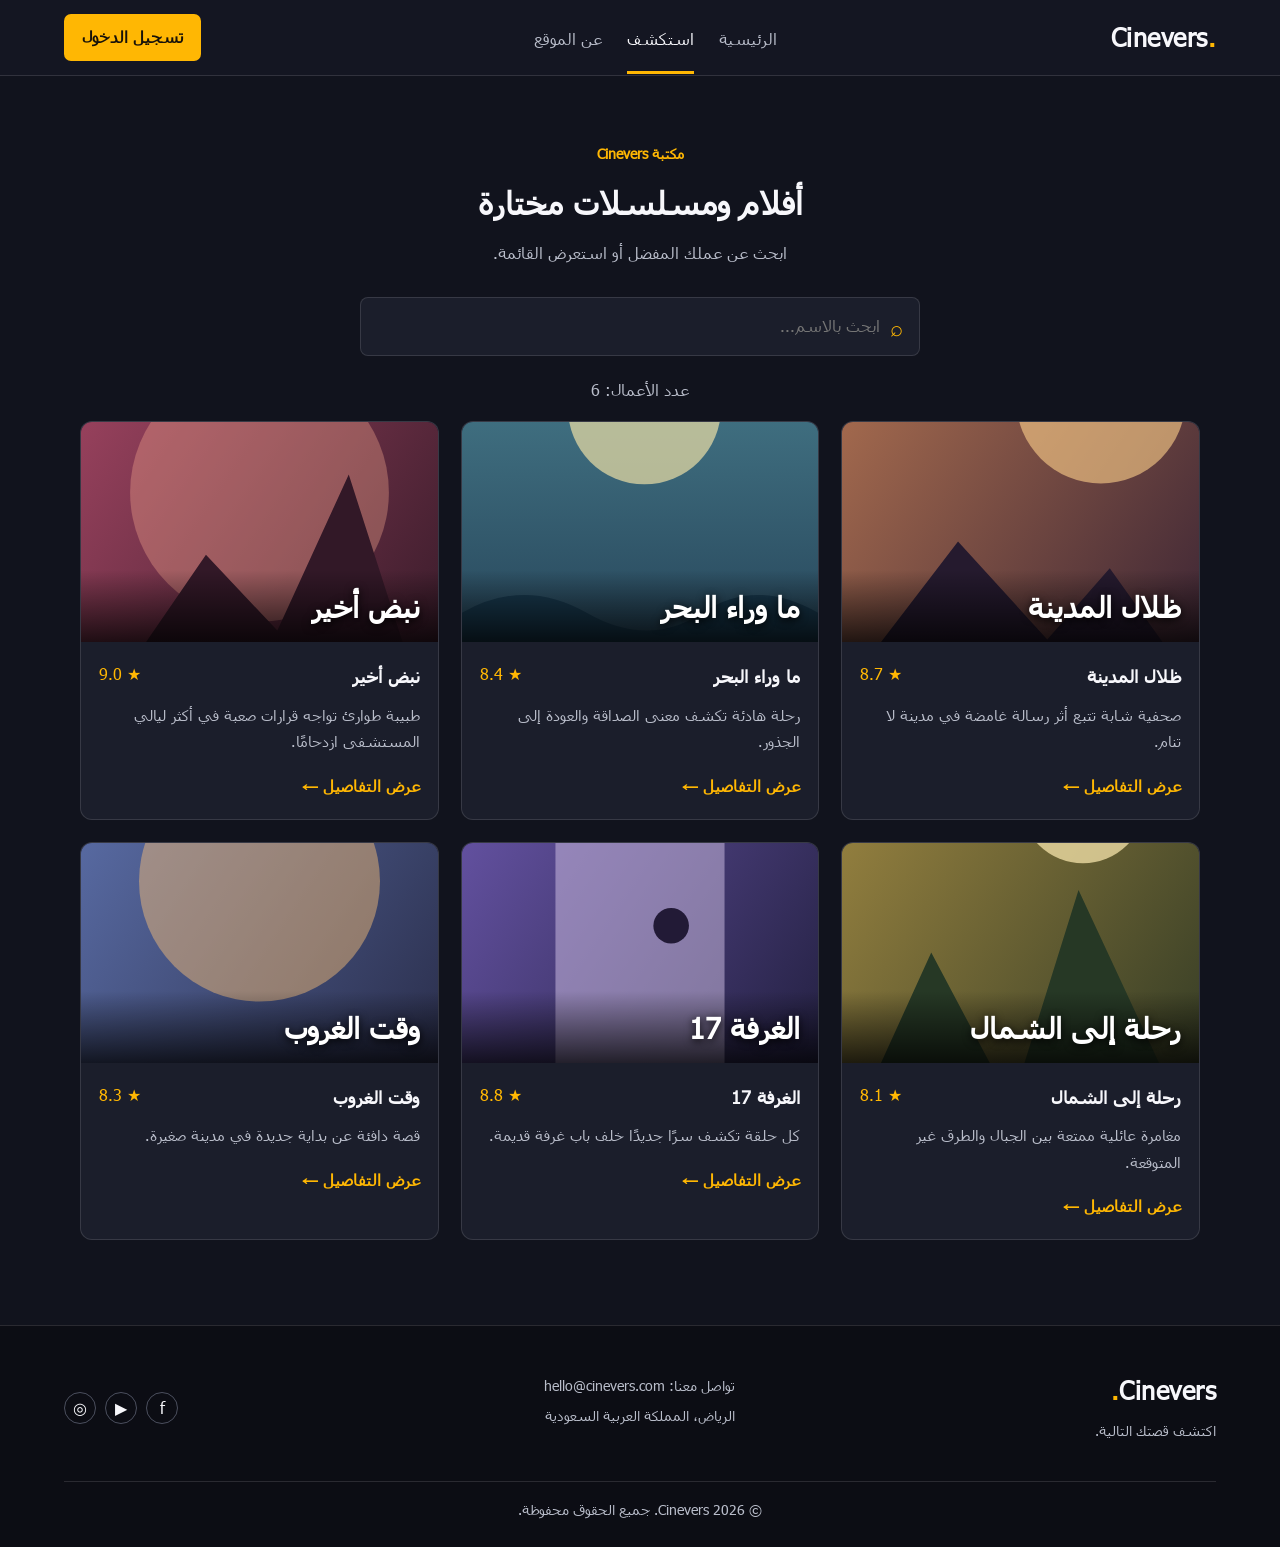
==== cineverse/browse.html @ 40c55cc5 "Add files via upload" ====
<!DOCTYPE html>
<html lang="ar" dir="rtl">
<head><meta charset="UTF-8"><meta name="viewport" content="width=device-width, initial-scale=1.0"><title>استكشف | Cinevers</title><link rel="stylesheet" href="css/style.css"></head>
<body>
  <header class="site-header"><a class="logo" href="index.html">Cinevers<span>.</span></a><nav class="main-nav" aria-label="التنقل الرئيسي"><a href="index.html">الرئيسية</a><a class="active" href="browse.html">استكشف</a><a href="index.html#about">عن الموقع</a></nav><a class="header-button" href="login.html">تسجيل الدخول</a></header>
  <main class="browse-page container">
    <div class="page-heading"><p class="section-label">مكتبة Cinevers</p><h1>أفلام ومسلسلات مختارة</h1><p>ابحث عن عملك المفضل أو استعرض القائمة.</p></div>
    <label class="search-box" for="search-input"><span>⌕</span><input id="search-input" type="search" placeholder="ابحث بالاسم..." autocomplete="off"></label>
    <p class="results-message" id="results-message"></p>
    <section class="cards-grid" id="cards-grid" aria-label="قائمة الأعمال"></section>
  </main>
  <footer class="site-footer"><div><a class="logo" href="index.html">Cinevers<span>.</span></a><p>اكتشف قصتك التالية.</p></div><div class="footer-contact"><p>تواصل معنا: hello@cinevers.com</p><p>الرياض، المملكة العربية السعودية</p></div><div class="social-links" aria-label="حسابات التواصل الاجتماعي"><a href="#" aria-label="فيسبوك">f</a><a href="#" aria-label="يوتيوب">▶</a><a href="#" aria-label="إنستغرام">◎</a></div><p class="copyright">© 2026 Cinevers. جميع الحقوق محفوظة.</p></footer>
  <script src="js/script.js"></script>
</body>
</html>
---- cineverse/css/style.css ----
@font-face { font-family: "CineversFont"; src: url("../assets/fonts/CineversFont.ttf"); }

:root { --background:#11131d; --surface:#1b1e2b; --surface-light:#282c3c; --text:#f7f7fb; --muted:#b9bdca; --accent:#ffb703; --accent-dark:#e69c00; --line:rgba(255,255,255,.12); }
* { box-sizing:border-box; }
html { scroll-behavior:smooth; }
body { margin:0; background:var(--background); color:var(--text); font-family:"CineversFont",Tahoma,Arial,sans-serif; line-height:1.8; }
a { color:inherit; text-decoration:none; } button,input { font:inherit; }
.container { width:min(1120px,calc(100% - 40px)); margin:auto; }

.site-header { min-height:76px; padding:0 5%; display:flex; align-items:center; justify-content:space-between; gap:20px; background:#141622; border-bottom:1px solid var(--line); }
.logo { direction:ltr; font-size:1.55rem; font-weight:700; letter-spacing:.5px; }.logo span { color:var(--accent); }
.main-nav { display:flex; gap:25px; }.main-nav a { color:var(--muted); padding:24px 0 18px; border-bottom:3px solid transparent; }.main-nav a:hover,.main-nav .active { color:var(--text); border-color:var(--accent); }
.header-button,.primary-button { display:inline-block; background:var(--accent); color:#17120a; padding:9px 18px; border:0; border-radius:7px; cursor:pointer; font-weight:700; }.header-button:hover,.primary-button:hover { background:var(--accent-dark); }

.hero-slider { height:485px; position:relative; overflow:hidden; }.slide { position:absolute; inset:0; display:none; align-items:center; padding:5%; background-size:cover; background-position:center; }.slide.active { display:flex; }
.slide-one { background:linear-gradient(90deg,rgba(13,14,23,.96) 15%,rgba(13,14,23,.55) 60%,rgba(13,14,23,.25)),radial-gradient(circle at 75% 35%,#7255a5,#252a57 35%,#121420 72%); }.slide-two { background:linear-gradient(90deg,rgba(13,14,23,.96) 15%,rgba(13,14,23,.55) 60%,rgba(13,14,23,.25)),radial-gradient(circle at 75% 35%,#e85b56,#67334b 37%,#151522 72%); }.slide-three { background:linear-gradient(90deg,rgba(13,14,23,.96) 15%,rgba(13,14,23,.55) 60%,rgba(13,14,23,.25)),radial-gradient(circle at 75% 35%,#e7b24b,#345366 37%,#151522 72%); }
.hero-content { max-width:560px; }.eyebrow,.section-label { margin:0; color:var(--accent); font-size:.9rem; font-weight:700; }.hero-content h1 { font-size:clamp(2rem,5vw,4rem); line-height:1.2; margin:8px 0 16px; }.hero-content p:not(.eyebrow) { margin:0 0 25px; color:#e3e4eb; font-size:1.05rem; }.slider-controls { position:absolute; bottom:27px; right:5%; display:flex; gap:9px; }.slider-dot { width:11px; height:11px; border:0; border-radius:50%; background:#ffffff75; cursor:pointer; }.slider-dot.active { background:var(--accent); }

.intro-section,.about-section { padding:75px 0; max-width:780px; text-align:center; } h1,h2,p { margin-top:0; }.intro-section h2,.about-section h2,.feature-section h2 { margin:8px 0 15px; line-height:1.4; }.intro-section p:not(.section-label),.about-section p:not(.section-label),.feature-section p:not(.section-label) { color:var(--muted); }
.feature-section { margin-bottom:45px; padding:35px; display:flex; align-items:center; gap:28px; background:var(--surface); border:1px solid var(--line); border-radius:14px; }.feature-section h2 { margin-bottom:8px; }.feature-section p { margin-bottom:0; }.feature-icon { flex:0 0 75px; height:75px; display:grid; place-items:center; border-radius:16px; background:var(--accent); color:#15120b; font-size:2rem; }

.browse-page { min-height:600px; padding:65px 0 85px; }.page-heading { text-align:center; margin-bottom:30px; }.page-heading h1 { margin:7px 0; }.page-heading p:not(.section-label) { color:var(--muted); }.search-box { display:flex; align-items:center; gap:10px; max-width:560px; margin:0 auto 20px; padding:0 16px; background:var(--surface); border:1px solid var(--line); border-radius:8px; }.search-box span { font-size:1.4rem; color:var(--accent); }.search-box input { width:100%; padding:14px 0; background:transparent; color:var(--text); border:0; outline:0; }.results-message { min-height:29px; text-align:center; color:var(--muted); }.cards-grid { display:grid; grid-template-columns:repeat(3,1fr); gap:22px; }
.movie-card { overflow:hidden; background:var(--surface); border:1px solid var(--line); border-radius:12px; }.movie-poster { min-height:220px; position:relative; display:flex; align-items:end; color:white; overflow:hidden; background:#24243a; }.movie-poster img { position:absolute; inset:0; width:100%; height:100%; object-fit:cover; }.poster-title { position:relative; z-index:1; width:100%; padding:18px; font-size:1.8rem; line-height:1.25; font-weight:700; background:linear-gradient(transparent,rgba(0,0,0,.75)); text-shadow:0 2px 8px #000; }.card-body { padding:18px; }.card-top { display:flex; justify-content:space-between; gap:10px; align-items:start; }.card-top h2 { margin:0; font-size:1.1rem; }.rating { color:var(--accent); white-space:nowrap; }.card-body p { color:var(--muted); font-size:.92rem; margin:10px 0 17px; }.text-link { color:var(--accent); font-weight:700; }.text-link:hover { text-decoration:underline; }

.details-page { min-height:620px; padding:70px 0; }.details-content { display:grid; grid-template-columns:320px 1fr; gap:45px; align-items:start; }.details-poster { height:420px; position:relative; display:flex; align-items:end; overflow:hidden; border-radius:12px; background:#24243a; }.details-poster img { position:absolute; inset:0; width:100%; height:100%; object-fit:cover; }.details-poster h1 { position:relative; z-index:1; width:100%; padding:28px; font-size:2.3rem; line-height:1.3; margin:0; background:linear-gradient(transparent,rgba(0,0,0,.8)); }.details-info h1 { margin:8px 0; font-size:2.3rem; }.details-info p { color:var(--muted); }.details-meta { display:flex; flex-wrap:wrap; gap:10px; margin:20px 0; }.details-meta span { padding:5px 11px; background:var(--surface-light); border-radius:20px; color:#e5e6eb; font-size:.9rem; }.back-link { color:var(--accent); font-weight:700; }.not-found { padding:80px 0; text-align:center; }

.account-main { min-height:600px; padding:65px 20px; display:grid; place-items:center; background:radial-gradient(circle at top,#2d2944,var(--background) 55%); }.account-card { width:min(100%,470px); padding:37px; background:var(--surface); border:1px solid var(--line); border-radius:14px; }.account-card h1 { margin:8px 0; }.account-card > p:not(.section-label) { color:var(--muted); }.account-form { display:grid; gap:17px; margin-top:27px; }.account-form label { display:grid; gap:7px; font-size:.92rem; }.account-form input { padding:12px; background:#12141e; color:var(--text); border:1px solid #3b4053; border-radius:6px; outline-color:var(--accent); }.account-form button { margin-top:5px; }.form-note { margin:22px 0 0 !important; text-align:center; font-size:.92rem; }.form-note a { color:var(--accent); }
.site-footer { padding:42px 5% 20px; display:grid; grid-template-columns:1.2fr 1.4fr auto; gap:28px; background:#0c0d14; border-top:1px solid var(--line); }.site-footer p { margin:5px 0; color:var(--muted); font-size:.88rem; }.social-links { display:flex; gap:9px; align-items:center; }.social-links a { width:32px; height:32px; display:grid; place-items:center; border:1px solid #4b4f5e; border-radius:50%; color:var(--text); }.social-links a:hover { color:var(--accent); border-color:var(--accent); }.copyright { grid-column:1 / -1; padding-top:15px; border-top:1px solid var(--line); text-align:center; }

@media (max-width:700px) { .site-header { padding:15px 5%; flex-wrap:wrap; }.main-nav { order:3; width:100%; justify-content:center; gap:20px; }.main-nav a { padding:5px 0; }.header-button { padding:7px 12px; }.hero-slider { height:430px; }.cards-grid { grid-template-columns:1fr; }.details-content { grid-template-columns:1fr; gap:25px; }.details-poster { height:300px; }.site-footer { grid-template-columns:1fr; }.copyright { grid-column:auto; }.feature-section { padding:25px; align-items:start; }.feature-icon { flex-basis:58px; height:58px; font-size:1.5rem; } }
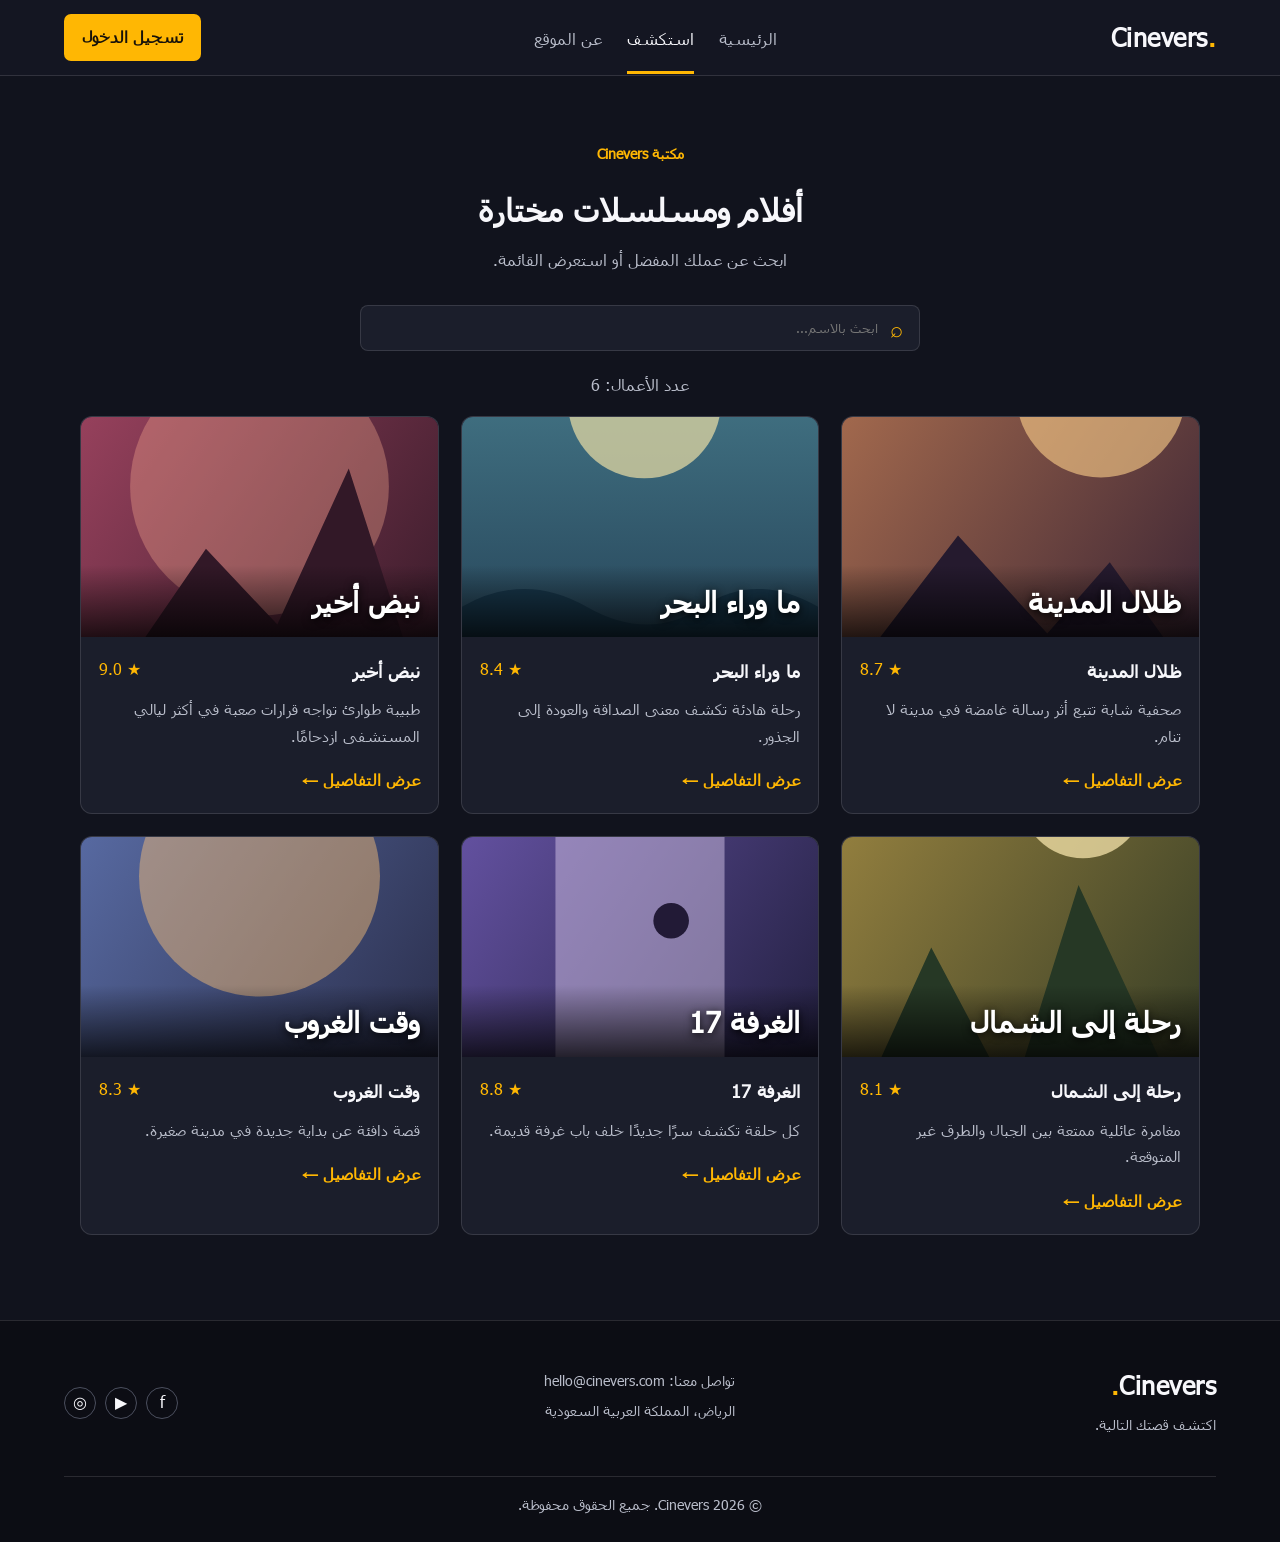
==== commit 9d16fdbd: "Add beginner-friendly HTML comments and formatting" ====
--- a/cineverse/browse.html
+++ b/cineverse/browse.html
@@ -1,15 +1,21 @@
 <!DOCTYPE html>
+<!-- صفحة استعراض الأفلام -->
 <html lang="ar" dir="rtl">
-<head><meta charset="UTF-8"><meta name="viewport" content="width=device-width, initial-scale=1.0"><title>استكشف | Cinevers</title><link rel="stylesheet" href="css/style.css"></head>
+<head>
+  <meta charset="UTF-8">
+  <meta name="viewport" content="width=device-width, initial-scale=1.0">
+  <title>استكشف | Cinevers</title>
+  <!-- ملف التنسيق -->
+  <link rel="stylesheet" href="css/style.css">
+</head>
 <body>
+  <!-- رأس الموقع -->
   <header class="site-header"><a class="logo" href="index.html">Cinevers<span>.</span></a><nav class="main-nav" aria-label="التنقل الرئيسي"><a href="index.html">الرئيسية</a><a class="active" href="browse.html">استكشف</a><a href="index.html#about">عن الموقع</a></nav><a class="header-button" href="login.html">تسجيل الدخول</a></header>
-  <main class="browse-page container">
-    <div class="page-heading"><p class="section-label">مكتبة Cinevers</p><h1>أفلام ومسلسلات مختارة</h1><p>ابحث عن عملك المفضل أو استعرض القائمة.</p></div>
-    <label class="search-box" for="search-input"><span>⌕</span><input id="search-input" type="search" placeholder="ابحث بالاسم..." autocomplete="off"></label>
-    <p class="results-message" id="results-message"></p>
-    <section class="cards-grid" id="cards-grid" aria-label="قائمة الأعمال"></section>
-  </main>
+  <!-- محتوى البحث والبطاقات -->
+  <main class="browse-page container"><div class="page-heading"><p class="section-label">مكتبة Cinevers</p><h1>أفلام ومسلسلات مختارة</h1><p>ابحث عن عملك المفضل أو استعرض القائمة.</p></div><label class="search-box" for="search-input"><span>⌕</span><input id="search-input" type="search" placeholder="ابحث بالاسم..." autocomplete="off"></label><p class="results-message" id="results-message"></p><!-- JavaScript يضيف البطاقات هنا --><section class="cards-grid" id="cards-grid" aria-label="قائمة الأعمال"></section></main>
+  <!-- تذييل الموقع -->
   <footer class="site-footer"><div><a class="logo" href="index.html">Cinevers<span>.</span></a><p>اكتشف قصتك التالية.</p></div><div class="footer-contact"><p>تواصل معنا: hello@cinevers.com</p><p>الرياض، المملكة العربية السعودية</p></div><div class="social-links" aria-label="حسابات التواصل الاجتماعي"><a href="#" aria-label="فيسبوك">f</a><a href="#" aria-label="يوتيوب">▶</a><a href="#" aria-label="إنستغرام">◎</a></div><p class="copyright">© 2026 Cinevers. جميع الحقوق محفوظة.</p></footer>
+  <!-- ملف JavaScript -->
   <script src="js/script.js"></script>
 </body>
-</html>
+</html>
--- a/cineverse/css/style.css
+++ b/cineverse/css/style.css
@@ -1,30 +1,122 @@
-@font-face { font-family: "CineversFont"; src: url("../assets/fonts/CineversFont.ttf"); }
+/* CINEVERSE - Beginner-friendly CSS */
 
-:root { --background:#11131d; --surface:#1b1e2b; --surface-light:#282c3c; --text:#f7f7fb; --muted:#b9bdca; --accent:#ffb703; --accent-dark:#e69c00; --line:rgba(255,255,255,.12); }
-* { box-sizing:border-box; }
-html { scroll-behavior:smooth; }
-body { margin:0; background:var(--background); color:var(--text); font-family:"CineversFont",Tahoma,Arial,sans-serif; line-height:1.8; }
-a { color:inherit; text-decoration:none; } button,input { font:inherit; }
-.container { width:min(1120px,calc(100% - 40px)); margin:auto; }
+@font-face {
+    font-family: "CineversFont";
+    src: url("../assets/fonts/CineversFont.ttf");
+}
 
-.site-header { min-height:76px; padding:0 5%; display:flex; align-items:center; justify-content:space-between; gap:20px; background:#141622; border-bottom:1px solid var(--line); }
-.logo { direction:ltr; font-size:1.55rem; font-weight:700; letter-spacing:.5px; }.logo span { color:var(--accent); }
-.main-nav { display:flex; gap:25px; }.main-nav a { color:var(--muted); padding:24px 0 18px; border-bottom:3px solid transparent; }.main-nav a:hover,.main-nav .active { color:var(--text); border-color:var(--accent); }
-.header-button,.primary-button { display:inline-block; background:var(--accent); color:#17120a; padding:9px 18px; border:0; border-radius:7px; cursor:pointer; font-weight:700; }.header-button:hover,.primary-button:hover { background:var(--accent-dark); }
+* { box-sizing: border-box; }
+html { scroll-behavior: smooth; }
+body { margin: 0; background-color: #11131d; color: #f7f7fb; font-family: "CineversFont", Tahoma, Arial, sans-serif; line-height: 1.8; }
+a { color: inherit; text-decoration: none; }
+button, input { font-family: inherit; }
 
-.hero-slider { height:485px; position:relative; overflow:hidden; }.slide { position:absolute; inset:0; display:none; align-items:center; padding:5%; background-size:cover; background-position:center; }.slide.active { display:flex; }
-.slide-one { background:linear-gradient(90deg,rgba(13,14,23,.96) 15%,rgba(13,14,23,.55) 60%,rgba(13,14,23,.25)),radial-gradient(circle at 75% 35%,#7255a5,#252a57 35%,#121420 72%); }.slide-two { background:linear-gradient(90deg,rgba(13,14,23,.96) 15%,rgba(13,14,23,.55) 60%,rgba(13,14,23,.25)),radial-gradient(circle at 75% 35%,#e85b56,#67334b 37%,#151522 72%); }.slide-three { background:linear-gradient(90deg,rgba(13,14,23,.96) 15%,rgba(13,14,23,.55) 60%,rgba(13,14,23,.25)),radial-gradient(circle at 75% 35%,#e7b24b,#345366 37%,#151522 72%); }
-.hero-content { max-width:560px; }.eyebrow,.section-label { margin:0; color:var(--accent); font-size:.9rem; font-weight:700; }.hero-content h1 { font-size:clamp(2rem,5vw,4rem); line-height:1.2; margin:8px 0 16px; }.hero-content p:not(.eyebrow) { margin:0 0 25px; color:#e3e4eb; font-size:1.05rem; }.slider-controls { position:absolute; bottom:27px; right:5%; display:flex; gap:9px; }.slider-dot { width:11px; height:11px; border:0; border-radius:50%; background:#ffffff75; cursor:pointer; }.slider-dot.active { background:var(--accent); }
+/* Main content container */
+.container { width: 90%; max-width: 1120px; margin-left: auto; margin-right: auto; }
 
-.intro-section,.about-section { padding:75px 0; max-width:780px; text-align:center; } h1,h2,p { margin-top:0; }.intro-section h2,.about-section h2,.feature-section h2 { margin:8px 0 15px; line-height:1.4; }.intro-section p:not(.section-label),.about-section p:not(.section-label),.feature-section p:not(.section-label) { color:var(--muted); }
-.feature-section { margin-bottom:45px; padding:35px; display:flex; align-items:center; gap:28px; background:var(--surface); border:1px solid var(--line); border-radius:14px; }.feature-section h2 { margin-bottom:8px; }.feature-section p { margin-bottom:0; }.feature-icon { flex:0 0 75px; height:75px; display:grid; place-items:center; border-radius:16px; background:var(--accent); color:#15120b; font-size:2rem; }
+/* Header */
+.site-header { min-height: 76px; padding-left: 5%; padding-right: 5%; display: flex; align-items: center; justify-content: space-between; gap: 20px; background-color: #141622; border-bottom: 1px solid rgba(255,255,255,0.12); }
+.logo { direction: ltr; font-size: 1.55rem; font-weight: bold; letter-spacing: 0.5px; }
+.logo span { color: #ffb703; }
+.main-nav { display: flex; gap: 25px; }
+.main-nav a { color: #b9bdca; padding-top: 24px; padding-bottom: 18px; border-bottom: 3px solid transparent; }
+.main-nav a:hover, .main-nav .active { color: #f7f7fb; border-bottom-color: #ffb703; }
+.header-button, .primary-button { display: inline-block; background-color: #ffb703; color: #17120a; padding: 9px 18px; border: none; border-radius: 7px; cursor: pointer; font-weight: bold; }
+.header-button:hover, .primary-button:hover { background-color: #e69c00; }
 
-.browse-page { min-height:600px; padding:65px 0 85px; }.page-heading { text-align:center; margin-bottom:30px; }.page-heading h1 { margin:7px 0; }.page-heading p:not(.section-label) { color:var(--muted); }.search-box { display:flex; align-items:center; gap:10px; max-width:560px; margin:0 auto 20px; padding:0 16px; background:var(--surface); border:1px solid var(--line); border-radius:8px; }.search-box span { font-size:1.4rem; color:var(--accent); }.search-box input { width:100%; padding:14px 0; background:transparent; color:var(--text); border:0; outline:0; }.results-message { min-height:29px; text-align:center; color:var(--muted); }.cards-grid { display:grid; grid-template-columns:repeat(3,1fr); gap:22px; }
-.movie-card { overflow:hidden; background:var(--surface); border:1px solid var(--line); border-radius:12px; }.movie-poster { min-height:220px; position:relative; display:flex; align-items:end; color:white; overflow:hidden; background:#24243a; }.movie-poster img { position:absolute; inset:0; width:100%; height:100%; object-fit:cover; }.poster-title { position:relative; z-index:1; width:100%; padding:18px; font-size:1.8rem; line-height:1.25; font-weight:700; background:linear-gradient(transparent,rgba(0,0,0,.75)); text-shadow:0 2px 8px #000; }.card-body { padding:18px; }.card-top { display:flex; justify-content:space-between; gap:10px; align-items:start; }.card-top h2 { margin:0; font-size:1.1rem; }.rating { color:var(--accent); white-space:nowrap; }.card-body p { color:var(--muted); font-size:.92rem; margin:10px 0 17px; }.text-link { color:var(--accent); font-weight:700; }.text-link:hover { text-decoration:underline; }
+/* Home slider */
+.hero-slider { height: 485px; position: relative; overflow: hidden; }
+.slide { width: 100%; height: 100%; display: none; align-items: center; padding-left: 5%; padding-right: 5%; background-size: cover; background-position: center; }
+.slide.active { display: flex; }
+.slide-one { background-image: linear-gradient(90deg, rgba(13,14,23,0.96) 15%, rgba(13,14,23,0.55) 60%, rgba(13,14,23,0.25)), radial-gradient(circle at 75% 35%, #7255a5, #252a57 35%, #121420 72%); }
+.slide-two { background-image: linear-gradient(90deg, rgba(13,14,23,0.96) 15%, rgba(13,14,23,0.55) 60%, rgba(13,14,23,0.25)), radial-gradient(circle at 75% 35%, #e85b56, #67334b 37%, #151522 72%); }
+.slide-three { background-image: linear-gradient(90deg, rgba(13,14,23,0.96) 15%, rgba(13,14,23,0.55) 60%, rgba(13,14,23,0.25)), radial-gradient(circle at 75% 35%, #e7b24b, #345366 37%, #151522 72%); }
+.hero-content { max-width: 560px; }
+.eyebrow, .section-label { margin-top: 0; color: #ffb703; font-size: 0.9rem; font-weight: bold; }
+.hero-content h1 { margin-top: 8px; margin-bottom: 16px; font-size: 4rem; line-height: 1.2; }
+.hero-content p:not(.eyebrow) { margin-top: 0; margin-bottom: 25px; color: #e3e4eb; font-size: 1.05rem; }
+.slider-controls { position: absolute; right: 5%; bottom: 27px; display: flex; gap: 9px; }
+.slider-dot { width: 11px; height: 11px; padding: 0; background-color: rgba(255,255,255,0.46); border: none; border-radius: 50%; cursor: pointer; }
+.slider-dot.active { background-color: #ffb703; }
 
-.details-page { min-height:620px; padding:70px 0; }.details-content { display:grid; grid-template-columns:320px 1fr; gap:45px; align-items:start; }.details-poster { height:420px; position:relative; display:flex; align-items:end; overflow:hidden; border-radius:12px; background:#24243a; }.details-poster img { position:absolute; inset:0; width:100%; height:100%; object-fit:cover; }.details-poster h1 { position:relative; z-index:1; width:100%; padding:28px; font-size:2.3rem; line-height:1.3; margin:0; background:linear-gradient(transparent,rgba(0,0,0,.8)); }.details-info h1 { margin:8px 0; font-size:2.3rem; }.details-info p { color:var(--muted); }.details-meta { display:flex; flex-wrap:wrap; gap:10px; margin:20px 0; }.details-meta span { padding:5px 11px; background:var(--surface-light); border-radius:20px; color:#e5e6eb; font-size:.9rem; }.back-link { color:var(--accent); font-weight:700; }.not-found { padding:80px 0; text-align:center; }
+/* General sections */
+.intro-section, .about-section { max-width: 780px; padding-top: 75px; padding-bottom: 75px; text-align: center; }
+h1, h2, p { margin-top: 0; }
+.intro-section h2, .about-section h2, .feature-section h2 { margin-top: 8px; margin-bottom: 15px; line-height: 1.4; }
+.intro-section p:not(.section-label), .about-section p:not(.section-label), .feature-section p:not(.section-label) { color: #b9bdca; }
+.feature-section { margin-bottom: 45px; padding: 35px; display: flex; align-items: center; gap: 28px; background-color: #1b1e2b; border: 1px solid rgba(255,255,255,0.12); border-radius: 14px; }
+.feature-section h2 { margin-bottom: 8px; }
+.feature-section p { margin-bottom: 0; }
+.feature-icon { width: 75px; height: 75px; flex-shrink: 0; display: flex; align-items: center; justify-content: center; border-radius: 16px; background-color: #ffb703; color: #15120b; font-size: 2rem; }
 
-.account-main { min-height:600px; padding:65px 20px; display:grid; place-items:center; background:radial-gradient(circle at top,#2d2944,var(--background) 55%); }.account-card { width:min(100%,470px); padding:37px; background:var(--surface); border:1px solid var(--line); border-radius:14px; }.account-card h1 { margin:8px 0; }.account-card > p:not(.section-label) { color:var(--muted); }.account-form { display:grid; gap:17px; margin-top:27px; }.account-form label { display:grid; gap:7px; font-size:.92rem; }.account-form input { padding:12px; background:#12141e; color:var(--text); border:1px solid #3b4053; border-radius:6px; outline-color:var(--accent); }.account-form button { margin-top:5px; }.form-note { margin:22px 0 0 !important; text-align:center; font-size:.92rem; }.form-note a { color:var(--accent); }
-.site-footer { padding:42px 5% 20px; display:grid; grid-template-columns:1.2fr 1.4fr auto; gap:28px; background:#0c0d14; border-top:1px solid var(--line); }.site-footer p { margin:5px 0; color:var(--muted); font-size:.88rem; }.social-links { display:flex; gap:9px; align-items:center; }.social-links a { width:32px; height:32px; display:grid; place-items:center; border:1px solid #4b4f5e; border-radius:50%; color:var(--text); }.social-links a:hover { color:var(--accent); border-color:var(--accent); }.copyright { grid-column:1 / -1; padding-top:15px; border-top:1px solid var(--line); text-align:center; }
+/* Browse page */
+.browse-page { min-height: 600px; padding-top: 65px; padding-bottom: 85px; }
+.page-heading { text-align: center; margin-bottom: 30px; }
+.page-heading h1 { margin-top: 7px; margin-bottom: 7px; }
+.page-heading p:not(.section-label) { color: #b9bdca; }
+.search-box { max-width: 560px; margin: 0 auto 20px auto; padding-left: 16px; padding-right: 16px; display: flex; align-items: center; gap: 10px; background-color: #1b1e2b; border: 1px solid rgba(255,255,255,0.12); border-radius: 8px; }
+.search-box span { font-size: 1.4rem; color: #ffb703; }
+.search-box input { width: 100%; padding-top: 14px; padding-bottom: 14px; background-color: transparent; color: #f7f7fb; border: none; outline: none; }
+.results-message { min-height: 29px; text-align: center; color: #b9bdca; }
+.cards-grid { display: grid; grid-template-columns: repeat(3, 1fr); gap: 22px; }
+.movie-card { overflow: hidden; background-color: #1b1e2b; border: 1px solid rgba(255,255,255,0.12); border-radius: 12px; }
+.movie-poster { min-height: 220px; position: relative; display: flex; align-items: flex-end; overflow: hidden; color: white; background-color: #24243a; }
+.movie-poster img { width: 100%; height: 100%; position: absolute; top: 0; right: 0; bottom: 0; left: 0; object-fit: cover; }
+.poster-title { position: relative; z-index: 1; width: 100%; padding: 18px; font-size: 1.8rem; line-height: 1.25; font-weight: bold; background-image: linear-gradient(transparent, rgba(0,0,0,0.75)); text-shadow: 0 2px 8px #000; }
+.card-body { padding: 18px; }
+.card-top { display: flex; justify-content: space-between; align-items: flex-start; gap: 10px; }
+.card-top h2 { margin: 0; font-size: 1.1rem; }
+.rating { color: #ffb703; white-space: nowrap; }
+.card-body p { margin-top: 10px; margin-bottom: 17px; color: #b9bdca; font-size: 0.92rem; }
+.text-link { color: #ffb703; font-weight: bold; }
+.text-link:hover { text-decoration: underline; }
 
-@media (max-width:700px) { .site-header { padding:15px 5%; flex-wrap:wrap; }.main-nav { order:3; width:100%; justify-content:center; gap:20px; }.main-nav a { padding:5px 0; }.header-button { padding:7px 12px; }.hero-slider { height:430px; }.cards-grid { grid-template-columns:1fr; }.details-content { grid-template-columns:1fr; gap:25px; }.details-poster { height:300px; }.site-footer { grid-template-columns:1fr; }.copyright { grid-column:auto; }.feature-section { padding:25px; align-items:start; }.feature-icon { flex-basis:58px; height:58px; font-size:1.5rem; } }
+/* Details page */
+.details-page { min-height: 620px; padding-top: 70px; padding-bottom: 70px; }
+.details-content { display: grid; grid-template-columns: 320px 1fr; gap: 45px; align-items: flex-start; }
+.details-poster { height: 420px; position: relative; display: flex; align-items: flex-end; overflow: hidden; border-radius: 12px; background-color: #24243a; }
+.details-poster img { width: 100%; height: 100%; position: absolute; top: 0; right: 0; bottom: 0; left: 0; object-fit: cover; }
+.details-poster h1 { position: relative; z-index: 1; width: 100%; padding: 28px; margin: 0; font-size: 2.3rem; line-height: 1.3; background-image: linear-gradient(transparent, rgba(0,0,0,0.8)); }
+.details-info h1 { margin-top: 8px; margin-bottom: 8px; font-size: 2.3rem; }
+.details-info p { color: #b9bdca; }
+.details-meta { display: flex; flex-wrap: wrap; gap: 10px; margin-top: 20px; margin-bottom: 20px; }
+.details-meta span { padding: 5px 11px; background-color: #282c3c; border-radius: 20px; color: #e5e6eb; font-size: 0.9rem; }
+.back-link { color: #ffb703; font-weight: bold; }
+.not-found { padding-top: 80px; padding-bottom: 80px; text-align: center; }
+
+/* Login and signup */
+.account-main { min-height: 600px; padding: 65px 20px; display: flex; align-items: center; justify-content: center; background-image: radial-gradient(circle at top, #2d2944, #11131d 55%); }
+.account-card { width: 100%; max-width: 470px; padding: 37px; background-color: #1b1e2b; border: 1px solid rgba(255,255,255,0.12); border-radius: 14px; }
+.account-card h1 { margin-top: 8px; margin-bottom: 8px; }
+.account-card > p:not(.section-label) { color: #b9bdca; }
+.account-form { display: grid; gap: 17px; margin-top: 27px; }
+.account-form label { display: grid; gap: 7px; font-size: 0.92rem; }
+.account-form input { padding: 12px; background-color: #12141e; color: #f7f7fb; border: 1px solid #3b4053; border-radius: 6px; outline-color: #ffb703; }
+.account-form button { margin-top: 5px; }
+.form-note { margin-top: 22px !important; margin-bottom: 0 !important; text-align: center; font-size: 0.92rem; }
+.form-note a { color: #ffb703; }
+
+/* Footer */
+.site-footer { padding: 42px 5% 20px 5%; display: grid; grid-template-columns: 1.2fr 1.4fr auto; gap: 28px; background-color: #0c0d14; border-top: 1px solid rgba(255,255,255,0.12); }
+.site-footer p { margin-top: 5px; margin-bottom: 5px; color: #b9bdca; font-size: 0.88rem; }
+.social-links { display: flex; align-items: center; gap: 9px; }
+.social-links a { width: 32px; height: 32px; display: flex; align-items: center; justify-content: center; border: 1px solid #4b4f5e; border-radius: 50%; color: #f7f7fb; }
+.social-links a:hover { color: #ffb703; border-color: #ffb703; }
+.copyright { grid-column: 1 / -1; padding-top: 15px; border-top: 1px solid rgba(255,255,255,0.12); text-align: center; }
+
+/* Mobile layout */
+@media (max-width: 700px) {
+    .site-header { padding-top: 15px; padding-bottom: 15px; flex-wrap: wrap; }
+    .main-nav { width: 100%; order: 3; justify-content: center; gap: 20px; }
+    .main-nav a { padding-top: 5px; padding-bottom: 5px; }
+    .header-button { padding: 7px 12px; }
+    .hero-slider { height: 430px; }
+    .hero-content h1 { font-size: 2.5rem; }
+    .cards-grid { grid-template-columns: 1fr; }
+    .details-content { grid-template-columns: 1fr; gap: 25px; }
+    .details-poster { height: 300px; }
+    .site-footer { grid-template-columns: 1fr; }
+    .copyright { grid-column: auto; }
+    .feature-section { padding: 25px; align-items: flex-start; }
+    .feature-icon { width: 58px; height: 58px; font-size: 1.5rem; }
+}
